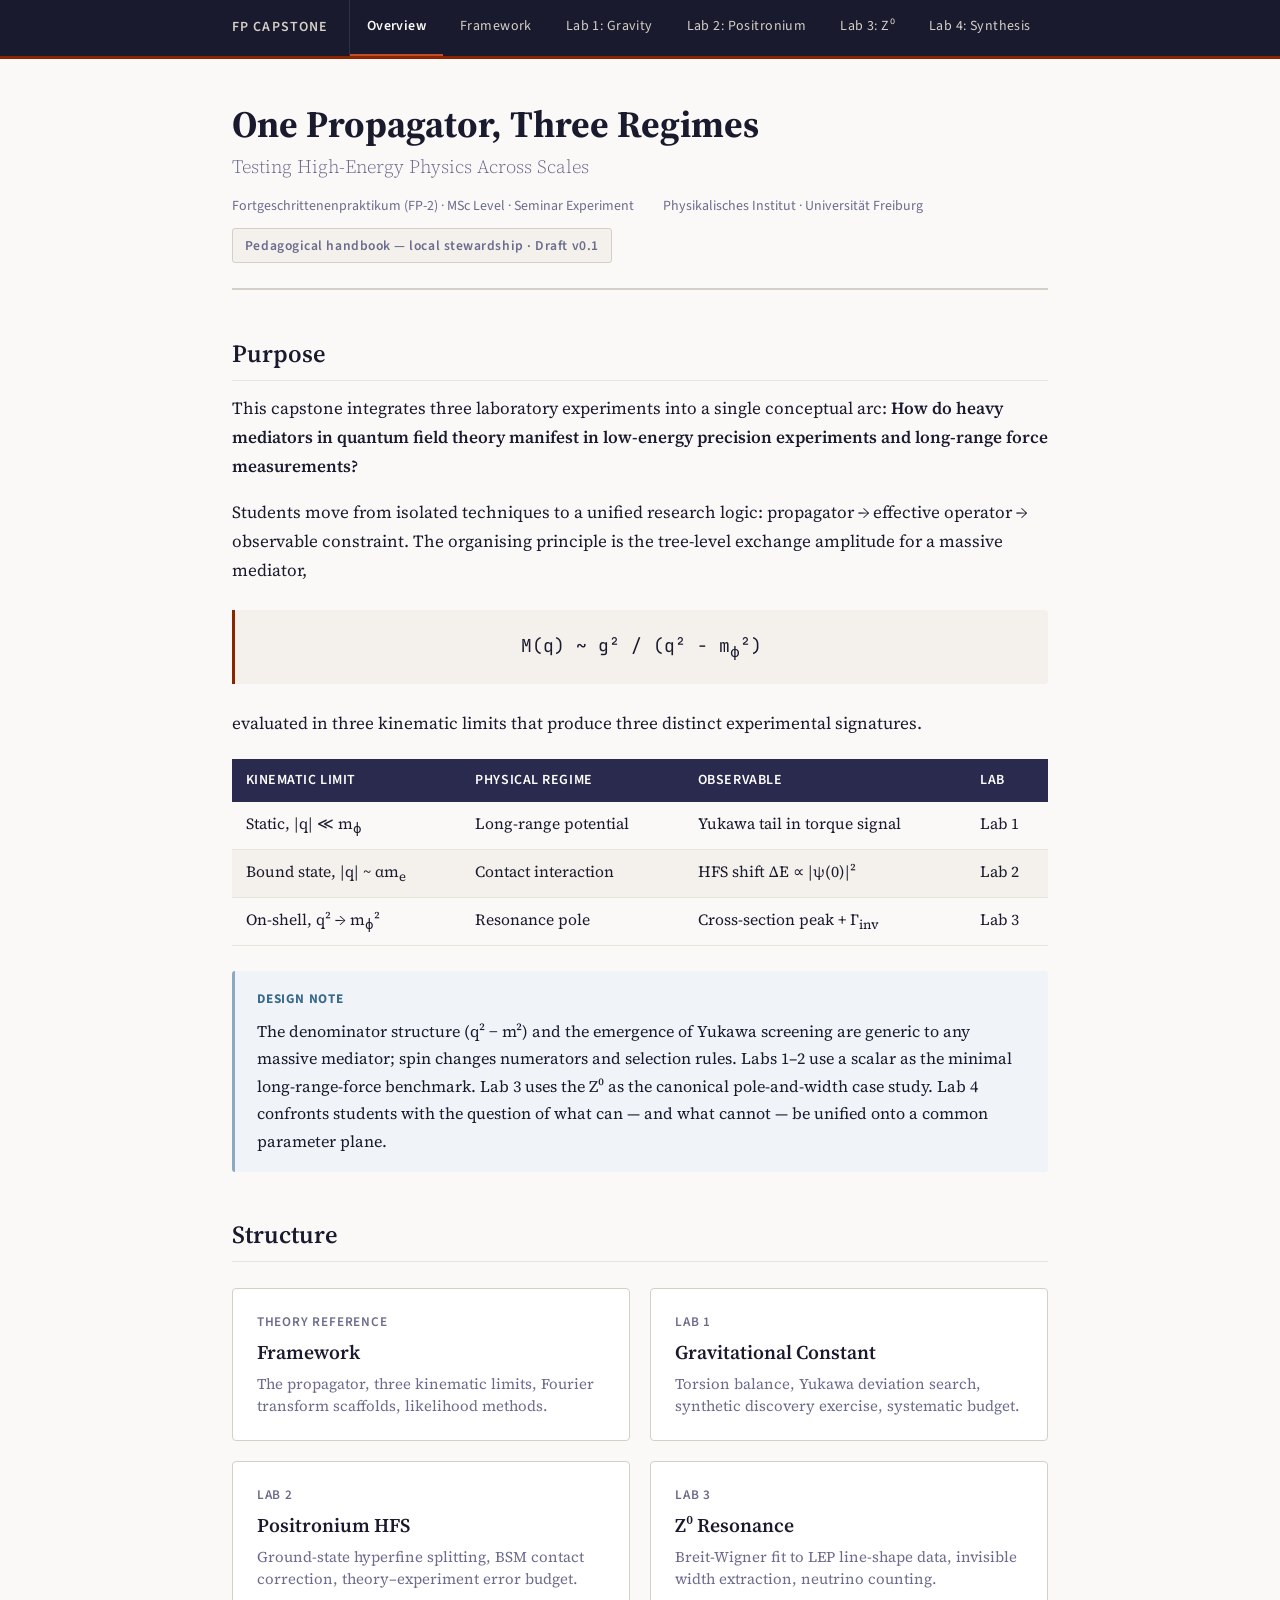
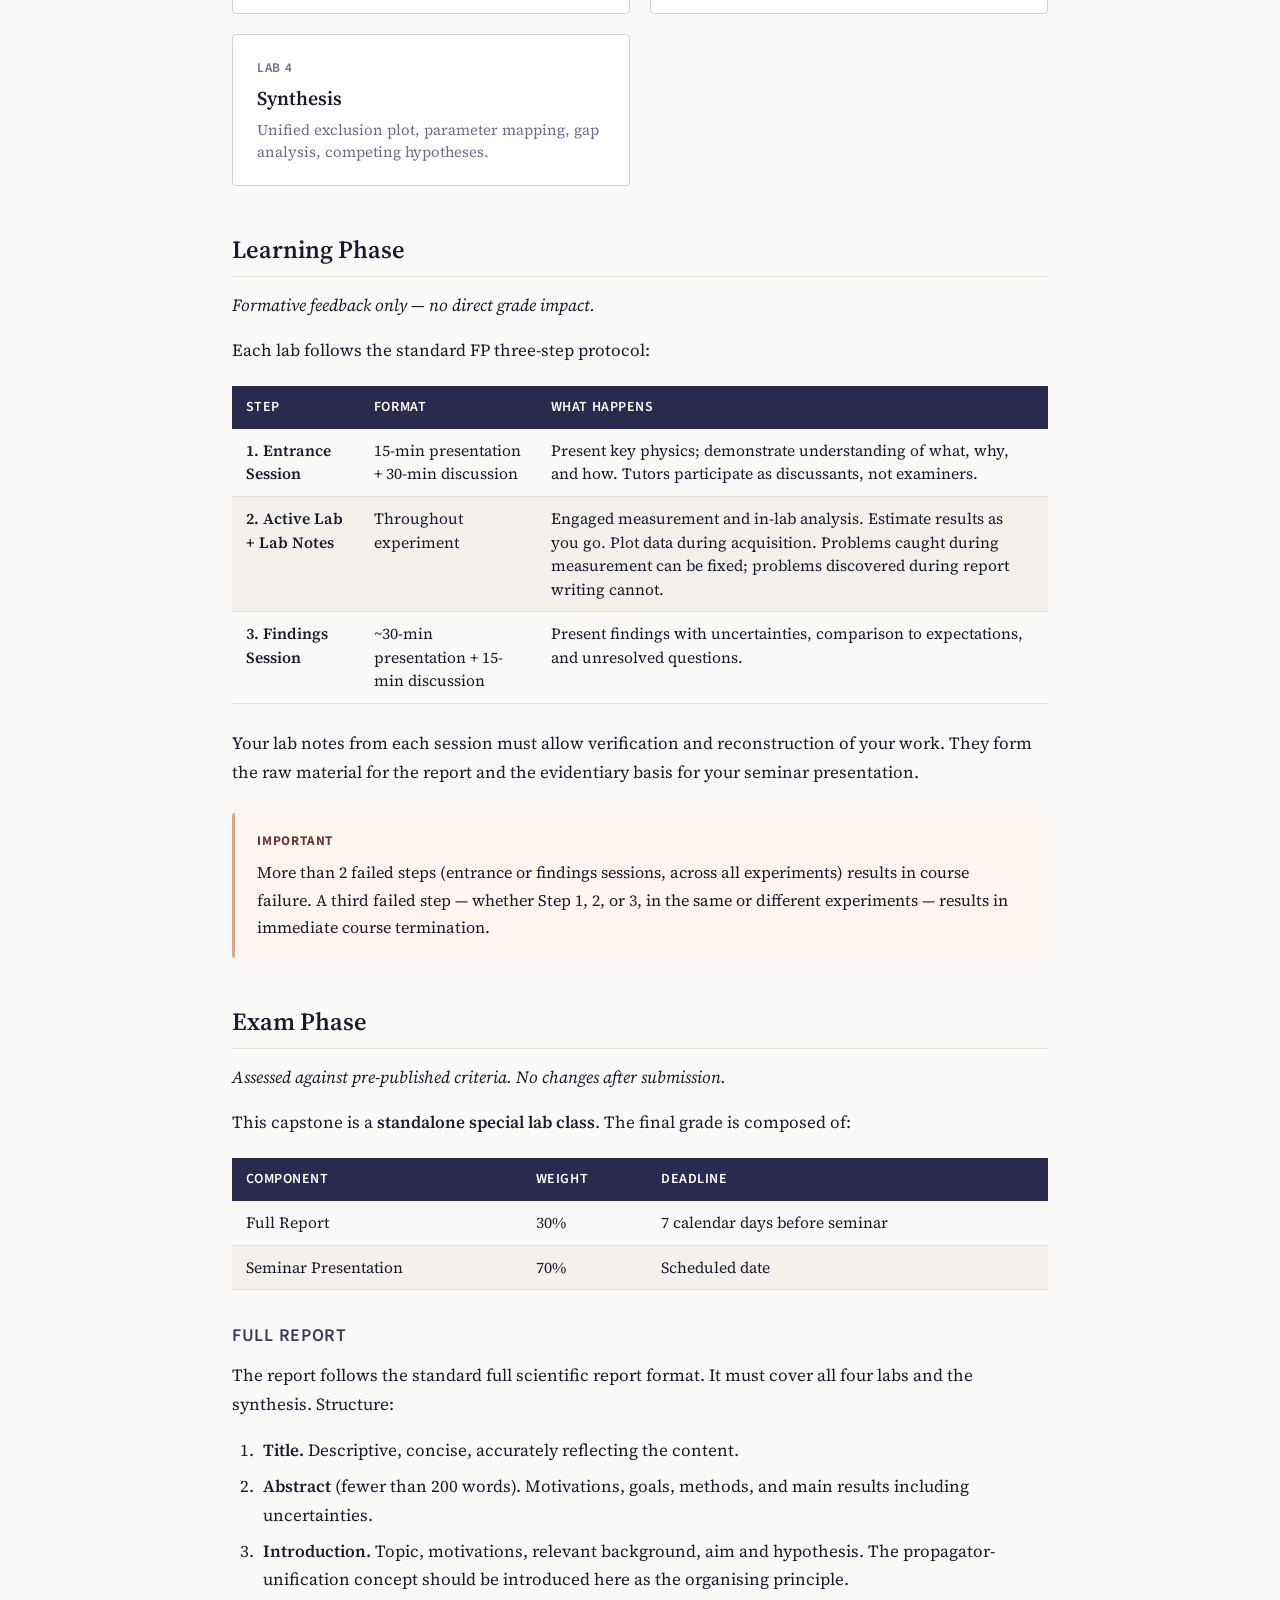
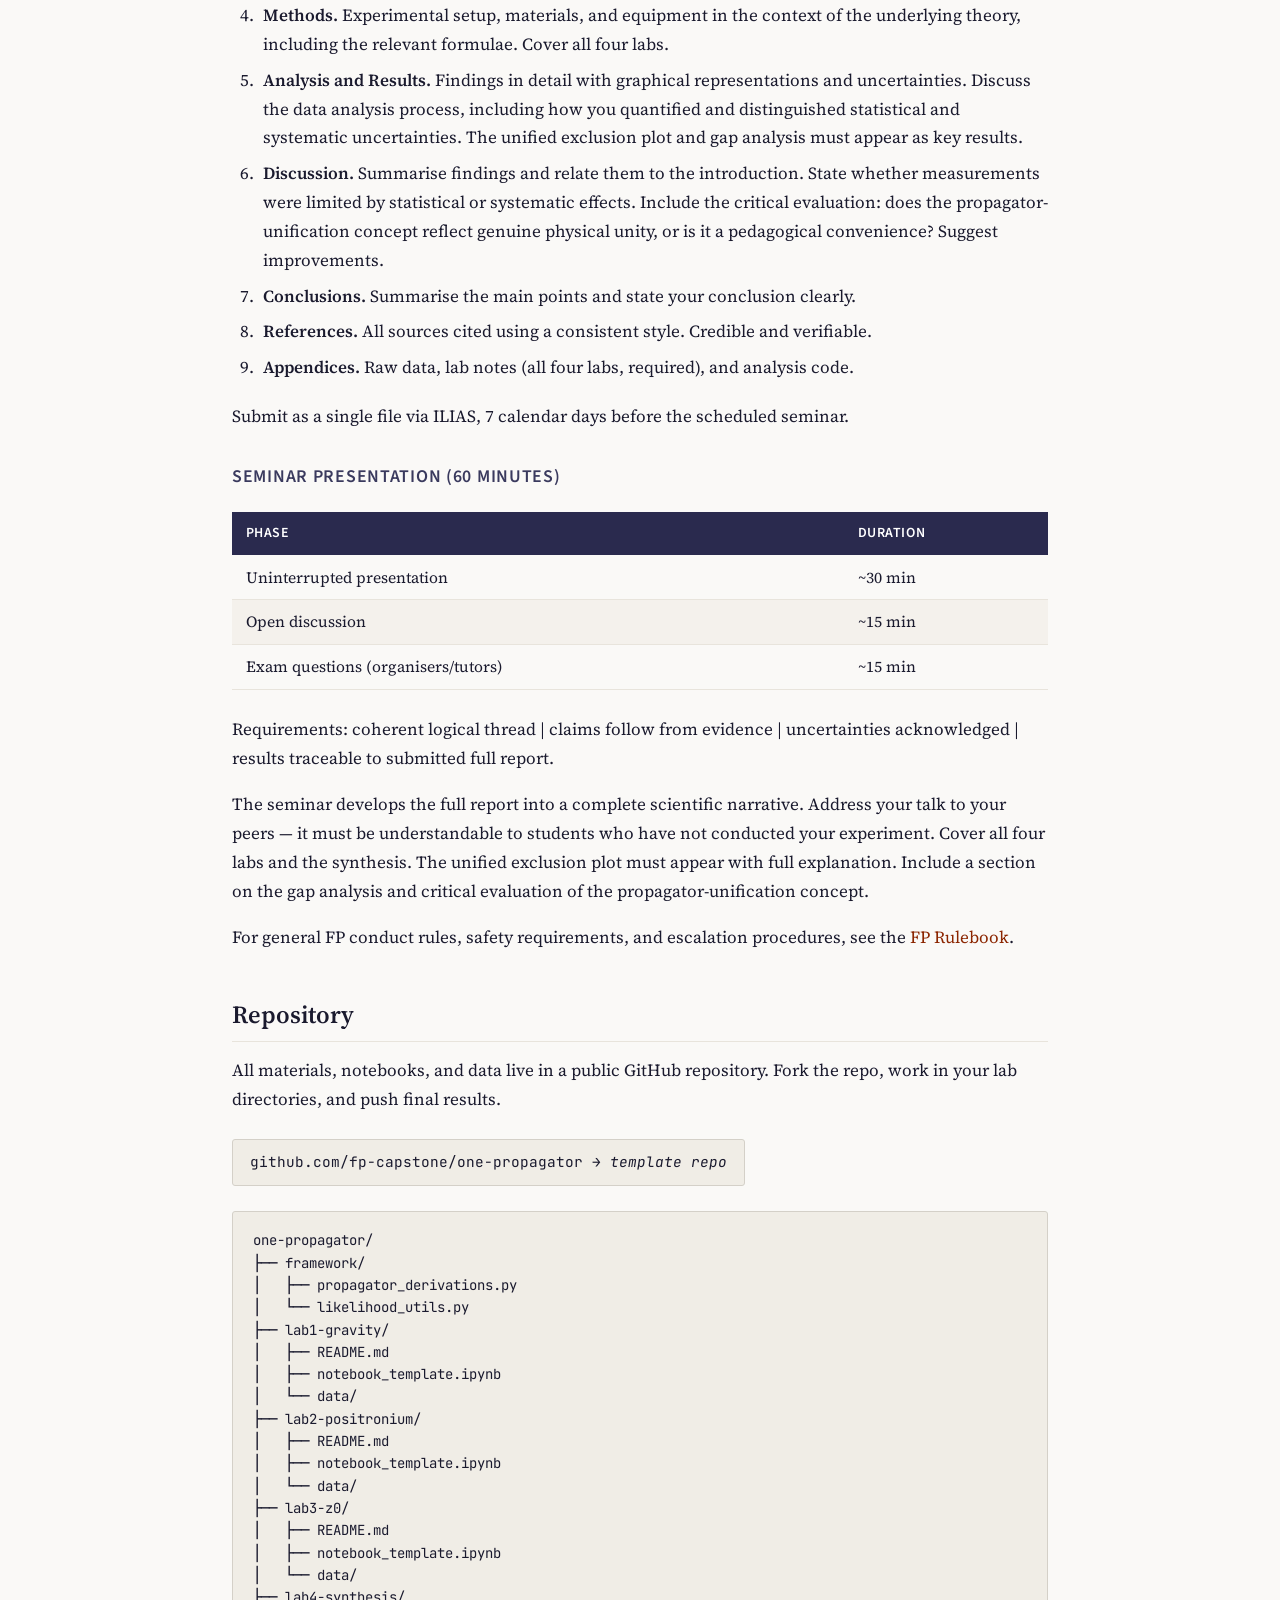
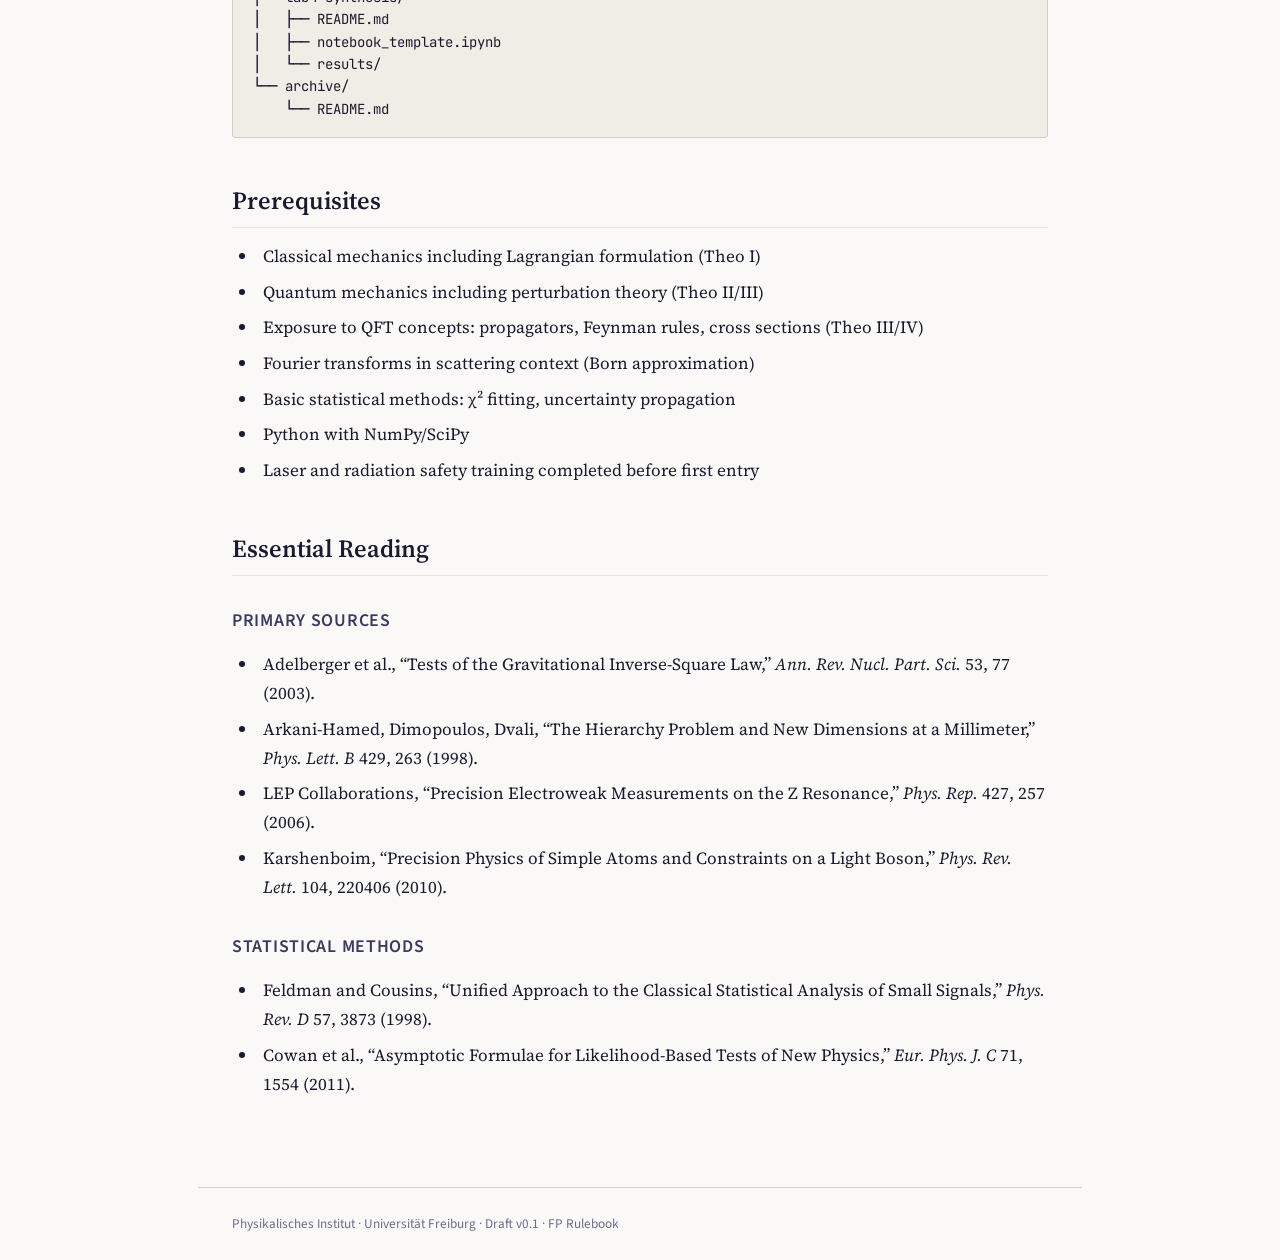
==== index.html @ 7baa2cdd "Add files via upload" ====
<!DOCTYPE html>
<html lang="en">
<head>
<meta charset="UTF-8">
<meta name="viewport" content="width=device-width, initial-scale=1.0">
<title>FP Capstone — One Propagator, Three Regimes</title>
<link rel="stylesheet" href="style.css">
</head>
<body>
<nav>
  <div class="nav-inner">
    <a href="index.html" class="nav-home">FP Capstone</a>
    <div class="nav-links">
      <a href="index.html" class="active">Overview</a>
      <a href="framework.html">Framework</a>
      <a href="lab1.html">Lab 1: Gravity</a>
      <a href="lab2.html">Lab 2: Positronium</a>
      <a href="lab3.html">Lab 3: Z&#x2070;</a>
      <a href="lab4.html">Lab 4: Synthesis</a>
    </div>
  </div>
</nav>
<main>
  <div class="page-header">
    <h1>One Propagator, Three Regimes<span class="subtitle">Testing High-Energy Physics Across Scales</span></h1>
    <div class="meta">
      <span>Fortgeschrittenenpraktikum (FP-2) &#xB7; MSc Level &#xB7; Seminar Experiment</span>
      <span>Physikalisches Institut &#xB7; Universit&#xE4;t Freiburg</span>
    </div>
    <div class="endorsement">Pedagogical handbook &#x2014; local stewardship &#xB7; Draft v0.1</div>
  </div>

  <h2>Purpose</h2>
  <p>This capstone integrates three laboratory experiments into a single conceptual arc: <strong>How do heavy mediators in quantum field theory manifest in low-energy precision experiments and long-range force measurements?</strong></p>
  <p>Students move from isolated techniques to a unified research logic: propagator &#x2192; effective operator &#x2192; observable constraint. The organising principle is the tree-level exchange amplitude for a massive mediator,</p>
  <div class="equation">M(q) ~ g&#xB2; / (q&#xB2; &#x2212; m<sub>&#x3D5;</sub>&#xB2;)</div>
  <p>evaluated in three kinematic limits that produce three distinct experimental signatures.</p>
  <table>
    <thead><tr><th>Kinematic Limit</th><th>Physical Regime</th><th>Observable</th><th>Lab</th></tr></thead>
    <tbody>
      <tr><td>Static, |q| &#x226A; m<sub>&#x3D5;</sub></td><td>Long-range potential</td><td>Yukawa tail in torque signal</td><td>Lab 1</td></tr>
      <tr><td>Bound state, |q| ~ &#x3B1;m<sub>e</sub></td><td>Contact interaction</td><td>HFS shift &#x394;E &#x221D; |&#x3C8;(0)|&#xB2;</td><td>Lab 2</td></tr>
      <tr><td>On-shell, q&#xB2; &#x2192; m<sub>&#x3D5;</sub>&#xB2;</td><td>Resonance pole</td><td>Cross-section peak + &#x393;<sub>inv</sub></td><td>Lab 3</td></tr>
    </tbody>
  </table>
  <div class="box box-note">
    <div class="box-label">Design note</div>
    <p style="margin-bottom:0">The denominator structure (q&#xB2; &#x2212; m&#xB2;) and the emergence of Yukawa screening are generic to any massive mediator; spin changes numerators and selection rules. Labs 1&#x2013;2 use a scalar as the minimal long-range-force benchmark. Lab 3 uses the Z&#x2070; as the canonical pole-and-width case study. Lab 4 confronts students with the question of what can &#x2014; and what cannot &#x2014; be unified onto a common parameter plane.</p>
  </div>

  <h2>Structure</h2>
  <div class="cards">
    <a href="framework.html" class="card"><div class="card-label">Theory Reference</div><div class="card-title">Framework</div><div class="card-desc">The propagator, three kinematic limits, Fourier transform scaffolds, likelihood methods.</div></a>
    <a href="lab1.html" class="card"><div class="card-label">Lab 1</div><div class="card-title">Gravitational Constant</div><div class="card-desc">Torsion balance, Yukawa deviation search, synthetic discovery exercise, systematic budget.</div></a>
    <a href="lab2.html" class="card"><div class="card-label">Lab 2</div><div class="card-title">Positronium HFS</div><div class="card-desc">Ground-state hyperfine splitting, BSM contact correction, theory&#x2013;experiment error budget.</div></a>
    <a href="lab3.html" class="card"><div class="card-label">Lab 3</div><div class="card-title">Z&#x2070; Resonance</div><div class="card-desc">Breit-Wigner fit to LEP line-shape data, invisible width extraction, neutrino counting.</div></a>
    <a href="lab4.html" class="card"><div class="card-label">Lab 4</div><div class="card-title">Synthesis</div><div class="card-desc">Unified exclusion plot, parameter mapping, gap analysis, competing hypotheses.</div></a>
  </div>

  <h2>Learning Phase</h2>
  <p><em>Formative feedback only &#x2014; no direct grade impact.</em></p>
  <p>Each lab follows the standard FP three-step protocol:</p>
  <table>
    <thead><tr><th>Step</th><th>Format</th><th>What happens</th></tr></thead>
    <tbody>
      <tr><td><strong>1. Entrance Session</strong></td><td>15-min presentation + 30-min discussion</td><td>Present key physics; demonstrate understanding of what, why, and how. Tutors participate as discussants, not examiners.</td></tr>
      <tr><td><strong>2. Active Lab + Lab Notes</strong></td><td>Throughout experiment</td><td>Engaged measurement and in-lab analysis. Estimate results as you go. Plot data during acquisition. Problems caught during measurement can be fixed; problems discovered during report writing cannot.</td></tr>
      <tr><td><strong>3. Findings Session</strong></td><td>~30-min presentation + 15-min discussion</td><td>Present findings with uncertainties, comparison to expectations, and unresolved questions.</td></tr>
    </tbody>
  </table>
  <p>Your lab notes from each session must allow verification and reconstruction of your work. They form the raw material for the report and the evidentiary basis for your seminar presentation.</p>
  <div class="box box-guardian">
    <div class="box-label">Important</div>
    <p style="margin-bottom:0">More than 2 failed steps (entrance or findings sessions, across all experiments) results in course failure. A third failed step &#x2014; whether Step 1, 2, or 3, in the same or different experiments &#x2014; results in immediate course termination.</p>
  </div>

  <h2>Exam Phase</h2>
  <p><em>Assessed against pre-published criteria. No changes after submission.</em></p>
  <p>This capstone is a <strong>standalone special lab class</strong>. The final grade is composed of:</p>
  <table>
    <thead><tr><th>Component</th><th>Weight</th><th>Deadline</th></tr></thead>
    <tbody>
      <tr><td>Full Report</td><td>30%</td><td>7 calendar days before seminar</td></tr>
      <tr><td>Seminar Presentation</td><td>70%</td><td>Scheduled date</td></tr>
    </tbody>
  </table>

  <h3>Full Report</h3>
  <p>The report follows the standard full scientific report format. It must cover all four labs and the synthesis. Structure:</p>
  <ol>
    <li><strong>Title.</strong> Descriptive, concise, accurately reflecting the content.</li>
    <li><strong>Abstract</strong> (fewer than 200 words). Motivations, goals, methods, and main results including uncertainties.</li>
    <li><strong>Introduction.</strong> Topic, motivations, relevant background, aim and hypothesis. The propagator-unification concept should be introduced here as the organising principle.</li>
    <li><strong>Methods.</strong> Experimental setup, materials, and equipment in the context of the underlying theory, including the relevant formulae. Cover all four labs.</li>
    <li><strong>Analysis and Results.</strong> Findings in detail with graphical representations and uncertainties. Discuss the data analysis process, including how you quantified and distinguished statistical and systematic uncertainties. The unified exclusion plot and gap analysis must appear as key results.</li>
    <li><strong>Discussion.</strong> Summarise findings and relate them to the introduction. State whether measurements were limited by statistical or systematic effects. Include the critical evaluation: does the propagator-unification concept reflect genuine physical unity, or is it a pedagogical convenience? Suggest improvements.</li>
    <li><strong>Conclusions.</strong> Summarise the main points and state your conclusion clearly.</li>
    <li><strong>References.</strong> All sources cited using a consistent style. Credible and verifiable.</li>
    <li><strong>Appendices.</strong> Raw data, lab notes (all four labs, required), and analysis code.</li>
  </ol>
  <p>Submit as a single file via ILIAS, 7 calendar days before the scheduled seminar.</p>

  <h3>Seminar Presentation (60 minutes)</h3>
  <table>
    <thead><tr><th>Phase</th><th>Duration</th></tr></thead>
    <tbody>
      <tr><td>Uninterrupted presentation</td><td>~30 min</td></tr>
      <tr><td>Open discussion</td><td>~15 min</td></tr>
      <tr><td>Exam questions (organisers/tutors)</td><td>~15 min</td></tr>
    </tbody>
  </table>
  <p>Requirements: coherent logical thread | claims follow from evidence | uncertainties acknowledged | results traceable to submitted full report.</p>
  <p>The seminar develops the full report into a complete scientific narrative. Address your talk to your peers &#x2014; it must be understandable to students who have not conducted your experiment. Cover all four labs and the synthesis. The unified exclusion plot must appear with full explanation. Include a section on the gap analysis and critical evaluation of the propagator-unification concept.</p>
  <p>For general FP conduct rules, safety requirements, and escalation procedures, see the <a href="https://github.com/uwarring82/AdvLab_Guide/blob/main/rulebook.md">FP Rulebook</a>.</p>

  <h2>Repository</h2>
  <p>All materials, notebooks, and data live in a public GitHub repository. Fork the repo, work in your lab directories, and push final results.</p>
  <div class="repo-link">github.com/fp-capstone/one-propagator &#x2192; <em>template repo</em></div>
  <pre style="font-family:'JetBrains Mono',monospace; font-size:0.82rem; background:var(--bg-code); border:1px solid var(--border); border-radius:3px; padding:1rem 1.2rem; margin:1rem 0; overflow-x:auto; line-height:1.6;">one-propagator/
├── framework/
│   ├── propagator_derivations.py
│   └── likelihood_utils.py
├── lab1-gravity/
│   ├── README.md
│   ├── notebook_template.ipynb
│   └── data/
├── lab2-positronium/
│   ├── README.md
│   ├── notebook_template.ipynb
│   └── data/
├── lab3-z0/
│   ├── README.md
│   ├── notebook_template.ipynb
│   └── data/
├── lab4-synthesis/
│   ├── README.md
│   ├── notebook_template.ipynb
│   └── results/
└── archive/
    └── README.md</pre>

  <h2>Prerequisites</h2>
  <ul>
    <li>Classical mechanics including Lagrangian formulation (Theo I)</li>
    <li>Quantum mechanics including perturbation theory (Theo II/III)</li>
    <li>Exposure to QFT concepts: propagators, Feynman rules, cross sections (Theo III/IV)</li>
    <li>Fourier transforms in scattering context (Born approximation)</li>
    <li>Basic statistical methods: &#x3C7;&#xB2; fitting, uncertainty propagation</li>
    <li>Python with NumPy/SciPy</li>
    <li>Laser and radiation safety training completed before first entry</li>
  </ul>

  <h2>Essential Reading</h2>
  <h3>Primary Sources</h3>
  <ul>
    <li>Adelberger et al., &#x201C;Tests of the Gravitational Inverse-Square Law,&#x201D; <em>Ann. Rev. Nucl. Part. Sci.</em> 53, 77 (2003).</li>
    <li>Arkani-Hamed, Dimopoulos, Dvali, &#x201C;The Hierarchy Problem and New Dimensions at a Millimeter,&#x201D; <em>Phys. Lett. B</em> 429, 263 (1998).</li>
    <li>LEP Collaborations, &#x201C;Precision Electroweak Measurements on the Z Resonance,&#x201D; <em>Phys. Rep.</em> 427, 257 (2006).</li>
    <li>Karshenboim, &#x201C;Precision Physics of Simple Atoms and Constraints on a Light Boson,&#x201D; <em>Phys. Rev. Lett.</em> 104, 220406 (2010).</li>
  </ul>
  <h3>Statistical Methods</h3>
  <ul>
    <li>Feldman and Cousins, &#x201C;Unified Approach to the Classical Statistical Analysis of Small Signals,&#x201D; <em>Phys. Rev. D</em> 57, 3873 (1998).</li>
    <li>Cowan et al., &#x201C;Asymptotic Formulae for Likelihood-Based Tests of New Physics,&#x201D; <em>Eur. Phys. J. C</em> 71, 1554 (2011).</li>
  </ul>
</main>
<footer>Physikalisches Institut &#xB7; Universit&#xE4;t Freiburg &#xB7; Draft v0.1 &#xB7; <a href="https://github.com/uwarring82/AdvLab_Guide/blob/main/rulebook.md">FP Rulebook</a></footer>
</body>
</html>
---- style.css ----
/* ═══════════════════════════════════════════════════════════════
   FP Capstone — One Propagator, Three Regimes
   Academic site stylesheet
   ═══════════════════════════════════════════════════════════════ */

@import url('https://fonts.googleapis.com/css2?family=Source+Serif+4:ital,opsz,wght@0,8..60,300;0,8..60,400;0,8..60,600;0,8..60,700;1,8..60,300;1,8..60,400&family=JetBrains+Mono:wght@400;500&family=Source+Sans+3:ital,wght@0,300;0,400;0,600;0,700;1,400&display=swap');

:root {
  --ink: #1a1a2e;
  --ink-light: #3a3a5e;
  --ink-muted: #6b6b8d;
  --bg: #faf9f7;
  --bg-warm: #f4f1ec;
  --bg-code: #f0ede6;
  --accent: #8b2500;
  --accent-light: #c44d2a;
  --border: #d4d0c8;
  --border-light: #e8e4dc;
  --nav-bg: #1a1a2e;
  --nav-text: #d4d0c8;
  --nav-active: #faf9f7;
  --table-header: #2a2a4e;
  --table-alt: #f4f1ec;
  --guardian: #6b3a2e;
  --guardian-bg: #fdf6f0;
  --guardian-border: #d4a68c;
  --note-bg: #f0f4f8;
  --note-border: #8ca8c4;
  --max-w: 52rem;
}

*, *::before, *::after { box-sizing: border-box; margin: 0; padding: 0; }

html { font-size: 17px; scroll-behavior: smooth; }

body {
  font-family: 'Source Serif 4', Georgia, 'Times New Roman', serif;
  color: var(--ink);
  background: var(--bg);
  line-height: 1.7;
  -webkit-font-smoothing: antialiased;
}

/* ── Navigation ──────────────────────────────────────────────── */

nav {
  background: var(--nav-bg);
  border-bottom: 3px solid var(--accent);
  position: sticky;
  top: 0;
  z-index: 100;
}

nav .nav-inner {
  max-width: var(--max-w);
  margin: 0 auto;
  padding: 0 2rem;
  display: flex;
  align-items: stretch;
  gap: 0;
}

nav .nav-home {
  font-family: 'Source Sans 3', sans-serif;
  font-weight: 600;
  font-size: 0.82rem;
  letter-spacing: 0.08em;
  text-transform: uppercase;
  color: var(--nav-text);
  text-decoration: none;
  padding: 0.9rem 1.2rem 0.9rem 0;
  border-right: 1px solid rgba(255,255,255,0.1);
  display: flex;
  align-items: center;
  transition: color 0.2s;
  white-space: nowrap;
}

nav .nav-home:hover { color: var(--nav-active); }

nav .nav-links {
  display: flex;
  list-style: none;
  gap: 0;
  overflow-x: auto;
}

nav .nav-links a {
  font-family: 'Source Sans 3', sans-serif;
  font-size: 0.82rem;
  font-weight: 400;
  letter-spacing: 0.03em;
  color: var(--nav-text);
  text-decoration: none;
  padding: 0.9rem 1rem;
  display: block;
  border-bottom: 2px solid transparent;
  transition: color 0.2s, border-color 0.2s;
  white-space: nowrap;
}

nav .nav-links a:hover {
  color: var(--nav-active);
  border-bottom-color: rgba(255,255,255,0.3);
}

nav .nav-links a.active {
  color: var(--nav-active);
  border-bottom-color: var(--accent-light);
  font-weight: 600;
}

/* ── Main Content ────────────────────────────────────────────── */

main {
  max-width: var(--max-w);
  margin: 0 auto;
  padding: 2.5rem 2rem 4rem;
}

/* ── Typography ──────────────────────────────────────────────── */

h1 {
  font-family: 'Source Serif 4', Georgia, serif;
  font-size: 2.2rem;
  font-weight: 700;
  color: var(--ink);
  line-height: 1.2;
  margin-bottom: 0.3rem;
}

h1 .subtitle {
  display: block;
  font-size: 1.1rem;
  font-weight: 300;
  color: var(--ink-muted);
  margin-top: 0.4rem;
  line-height: 1.5;
}

h2 {
  font-family: 'Source Serif 4', Georgia, serif;
  font-size: 1.45rem;
  font-weight: 600;
  color: var(--ink);
  margin-top: 2.5rem;
  margin-bottom: 0.8rem;
  padding-bottom: 0.3rem;
  border-bottom: 1px solid var(--border-light);
}

h3 {
  font-family: 'Source Sans 3', sans-serif;
  font-size: 1.05rem;
  font-weight: 600;
  color: var(--ink-light);
  margin-top: 1.8rem;
  margin-bottom: 0.6rem;
  text-transform: uppercase;
  letter-spacing: 0.04em;
}

p { margin-bottom: 1rem; }

a { color: var(--accent); text-decoration: none; border-bottom: 1px solid transparent; transition: border-color 0.2s; }
a:hover { border-bottom-color: var(--accent); }

strong { font-weight: 600; }
em { font-style: italic; }

/* ── Header block ────────────────────────────────────────────── */

.page-header {
  margin-bottom: 2rem;
  padding-bottom: 1.5rem;
  border-bottom: 2px solid var(--border);
}

.page-header .meta {
  font-family: 'Source Sans 3', sans-serif;
  font-size: 0.82rem;
  color: var(--ink-muted);
  margin-top: 0.8rem;
  line-height: 1.6;
}

.page-header .meta span {
  display: inline-block;
  margin-right: 1.5rem;
}

.endorsement {
  font-family: 'Source Sans 3', sans-serif;
  font-size: 0.8rem;
  font-weight: 600;
  letter-spacing: 0.04em;
  color: var(--ink-muted);
  background: var(--bg-warm);
  border: 1px solid var(--border);
  border-radius: 3px;
  padding: 0.3rem 0.7rem;
  display: inline-block;
  margin-top: 0.6rem;
}

/* ── Equations ────────────────────────────────────────────────── */

.equation {
  font-family: 'JetBrains Mono', 'Courier New', monospace;
  font-size: 1.05rem;
  text-align: center;
  padding: 1.2rem 1.5rem;
  margin: 1.5rem 0;
  background: var(--bg-warm);
  border-left: 3px solid var(--accent);
  border-radius: 0 3px 3px 0;
  overflow-x: auto;
}

/* ── Tables ───────────────────────────────────────────────────── */

table {
  width: 100%;
  border-collapse: collapse;
  margin: 1.2rem 0 1.5rem;
  font-size: 0.92rem;
  line-height: 1.5;
}

thead th {
  font-family: 'Source Sans 3', sans-serif;
  font-weight: 600;
  font-size: 0.82rem;
  letter-spacing: 0.04em;
  text-transform: uppercase;
  background: var(--table-header);
  color: #fff;
  padding: 0.65rem 0.8rem;
  text-align: left;
}

tbody td {
  padding: 0.6rem 0.8rem;
  border-bottom: 1px solid var(--border-light);
  vertical-align: top;
}

tbody tr:nth-child(even) { background: var(--table-alt); }

/* ── Lists ────────────────────────────────────────────────────── */

ol, ul {
  margin: 0.8rem 0 1.2rem 1.5rem;
}

li {
  margin-bottom: 0.4rem;
  padding-left: 0.3rem;
}

ol ol, ul ul { margin-top: 0.3rem; margin-bottom: 0.3rem; }

/* ── Boxes ────────────────────────────────────────────────────── */

.box {
  padding: 1rem 1.3rem;
  margin: 1.5rem 0;
  border-radius: 3px;
  font-size: 0.95rem;
}

.box-guardian {
  background: var(--guardian-bg);
  border-left: 3px solid var(--guardian-border);
}

.box-guardian .box-label {
  font-family: 'Source Sans 3', sans-serif;
  font-weight: 700;
  font-size: 0.78rem;
  text-transform: uppercase;
  letter-spacing: 0.06em;
  color: var(--guardian);
  margin-bottom: 0.4rem;
}

.box-note {
  background: var(--note-bg);
  border-left: 3px solid var(--note-border);
}

.box-note .box-label {
  font-family: 'Source Sans 3', sans-serif;
  font-weight: 700;
  font-size: 0.78rem;
  text-transform: uppercase;
  letter-spacing: 0.06em;
  color: #3a6a8a;
  margin-bottom: 0.4rem;
}

.box-deliverable {
  background: #f8f5f0;
  border: 1px solid var(--border);
  border-left: 3px solid var(--accent);
}

.box-deliverable .box-label {
  font-family: 'Source Sans 3', sans-serif;
  font-weight: 700;
  font-size: 0.78rem;
  text-transform: uppercase;
  letter-spacing: 0.06em;
  color: var(--accent);
  margin-bottom: 0.4rem;
}

/* ── Cards (landing page) ────────────────────────────────────── */

.cards {
  display: grid;
  grid-template-columns: repeat(auto-fit, minmax(16rem, 1fr));
  gap: 1.2rem;
  margin: 1.5rem 0;
}

.card {
  background: #fff;
  border: 1px solid var(--border);
  border-radius: 4px;
  padding: 1.3rem 1.4rem;
  transition: border-color 0.2s, box-shadow 0.2s;
  text-decoration: none;
  color: var(--ink);
  display: block;
}

.card:hover {
  border-color: var(--accent);
  box-shadow: 0 2px 12px rgba(26,26,46,0.08);
}

.card .card-label {
  font-family: 'Source Sans 3', sans-serif;
  font-weight: 600;
  font-size: 0.78rem;
  text-transform: uppercase;
  letter-spacing: 0.06em;
  color: var(--ink-muted);
  margin-bottom: 0.4rem;
}

.card .card-title {
  font-family: 'Source Serif 4', Georgia, serif;
  font-size: 1.15rem;
  font-weight: 600;
  color: var(--ink);
  margin-bottom: 0.4rem;
  line-height: 1.3;
}

.card .card-desc {
  font-size: 0.88rem;
  color: var(--ink-muted);
  line-height: 1.5;
}

/* ── Repo link ────────────────────────────────────────────────── */

.repo-link {
  font-family: 'JetBrains Mono', monospace;
  font-size: 0.85rem;
  background: var(--bg-code);
  border: 1px solid var(--border);
  border-radius: 3px;
  padding: 0.6rem 1rem;
  display: inline-block;
  margin: 0.5rem 0;
}

/* ── Footer ───────────────────────────────────────────────────── */

footer {
  max-width: var(--max-w);
  margin: 0 auto;
  padding: 1.5rem 2rem;
  border-top: 1px solid var(--border);
  font-family: 'Source Sans 3', sans-serif;
  font-size: 0.78rem;
  color: var(--ink-muted);
  line-height: 1.6;
}

footer a { color: var(--ink-muted); }
footer a:hover { color: var(--accent); }

/* ── Responsive ──────────────────────────────────────────────── */

@media (max-width: 640px) {
  html { font-size: 16px; }
  nav .nav-inner { padding: 0 1rem; }
  nav .nav-home { padding: 0.7rem 0.8rem 0.7rem 0; font-size: 0.75rem; }
  nav .nav-links a { padding: 0.7rem 0.7rem; font-size: 0.75rem; }
  main { padding: 1.5rem 1rem 3rem; }
  h1 { font-size: 1.7rem; }
  .cards { grid-template-columns: 1fr; }
}
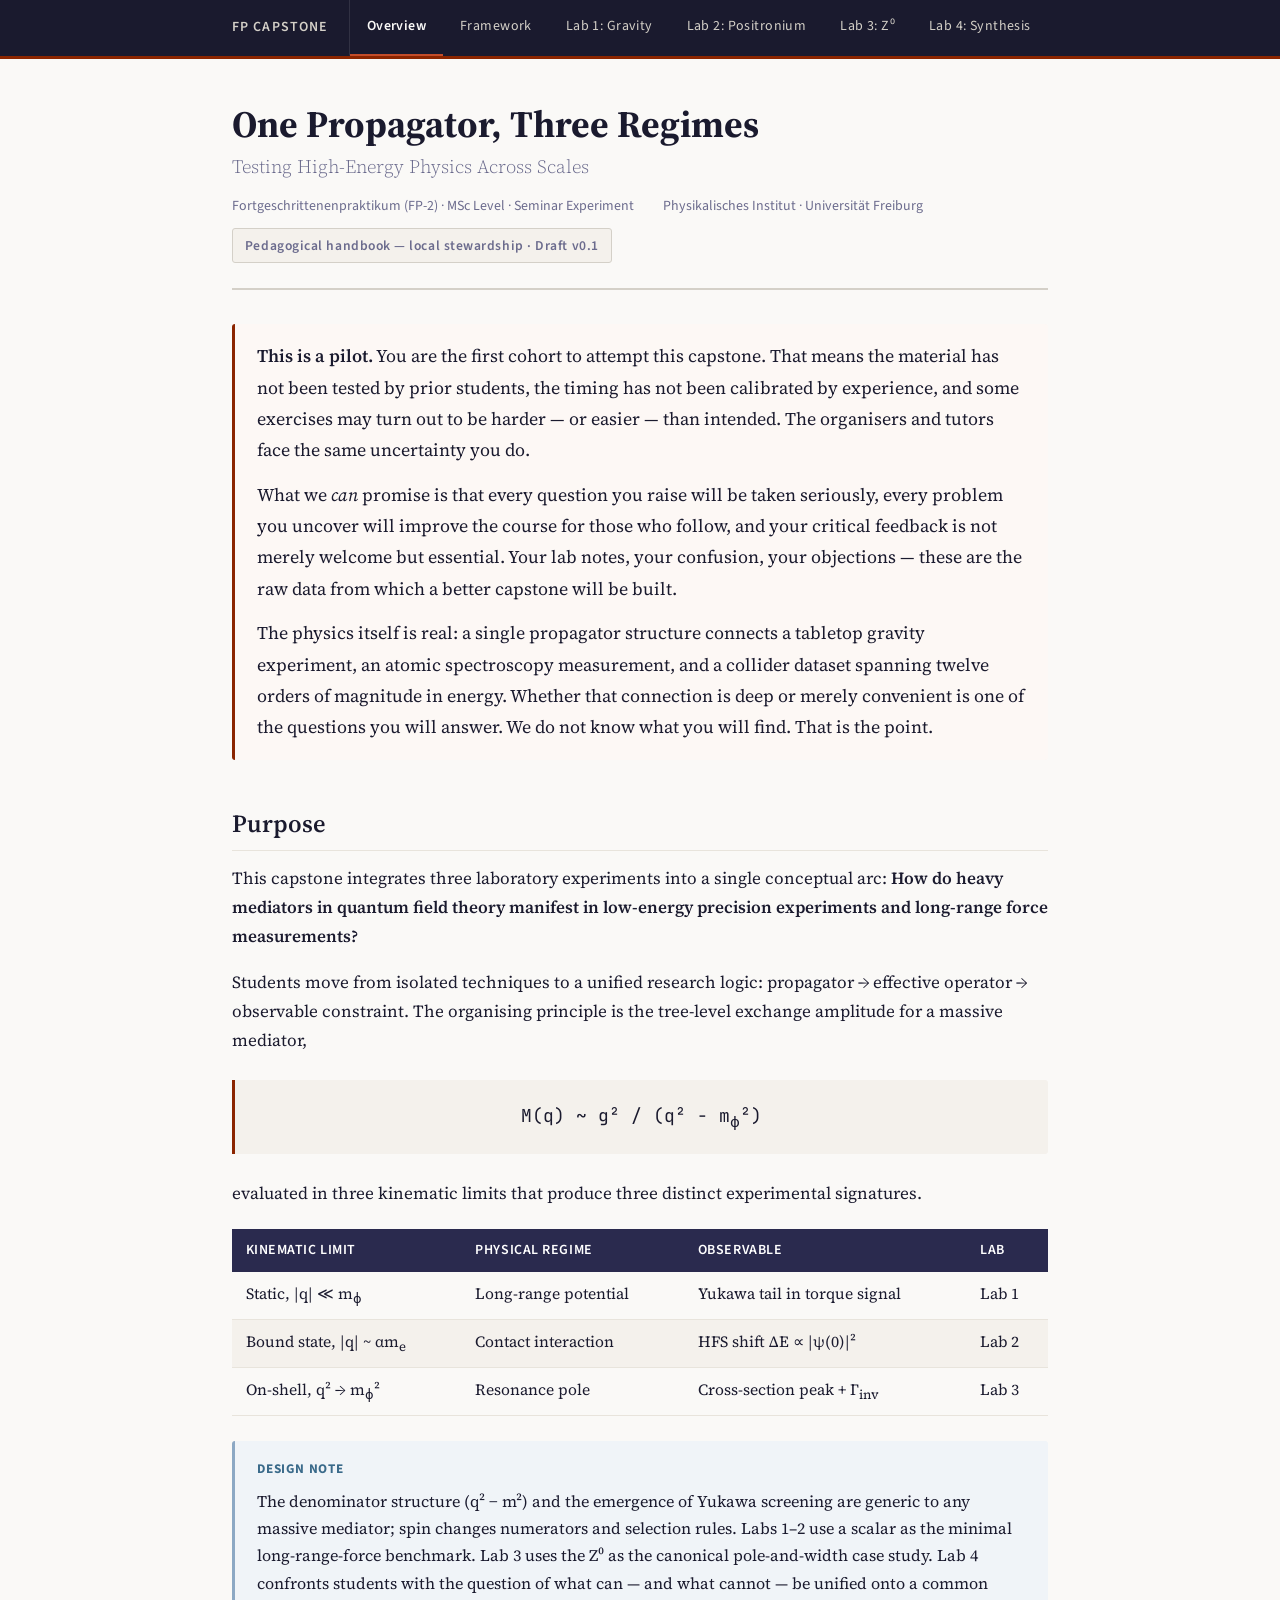
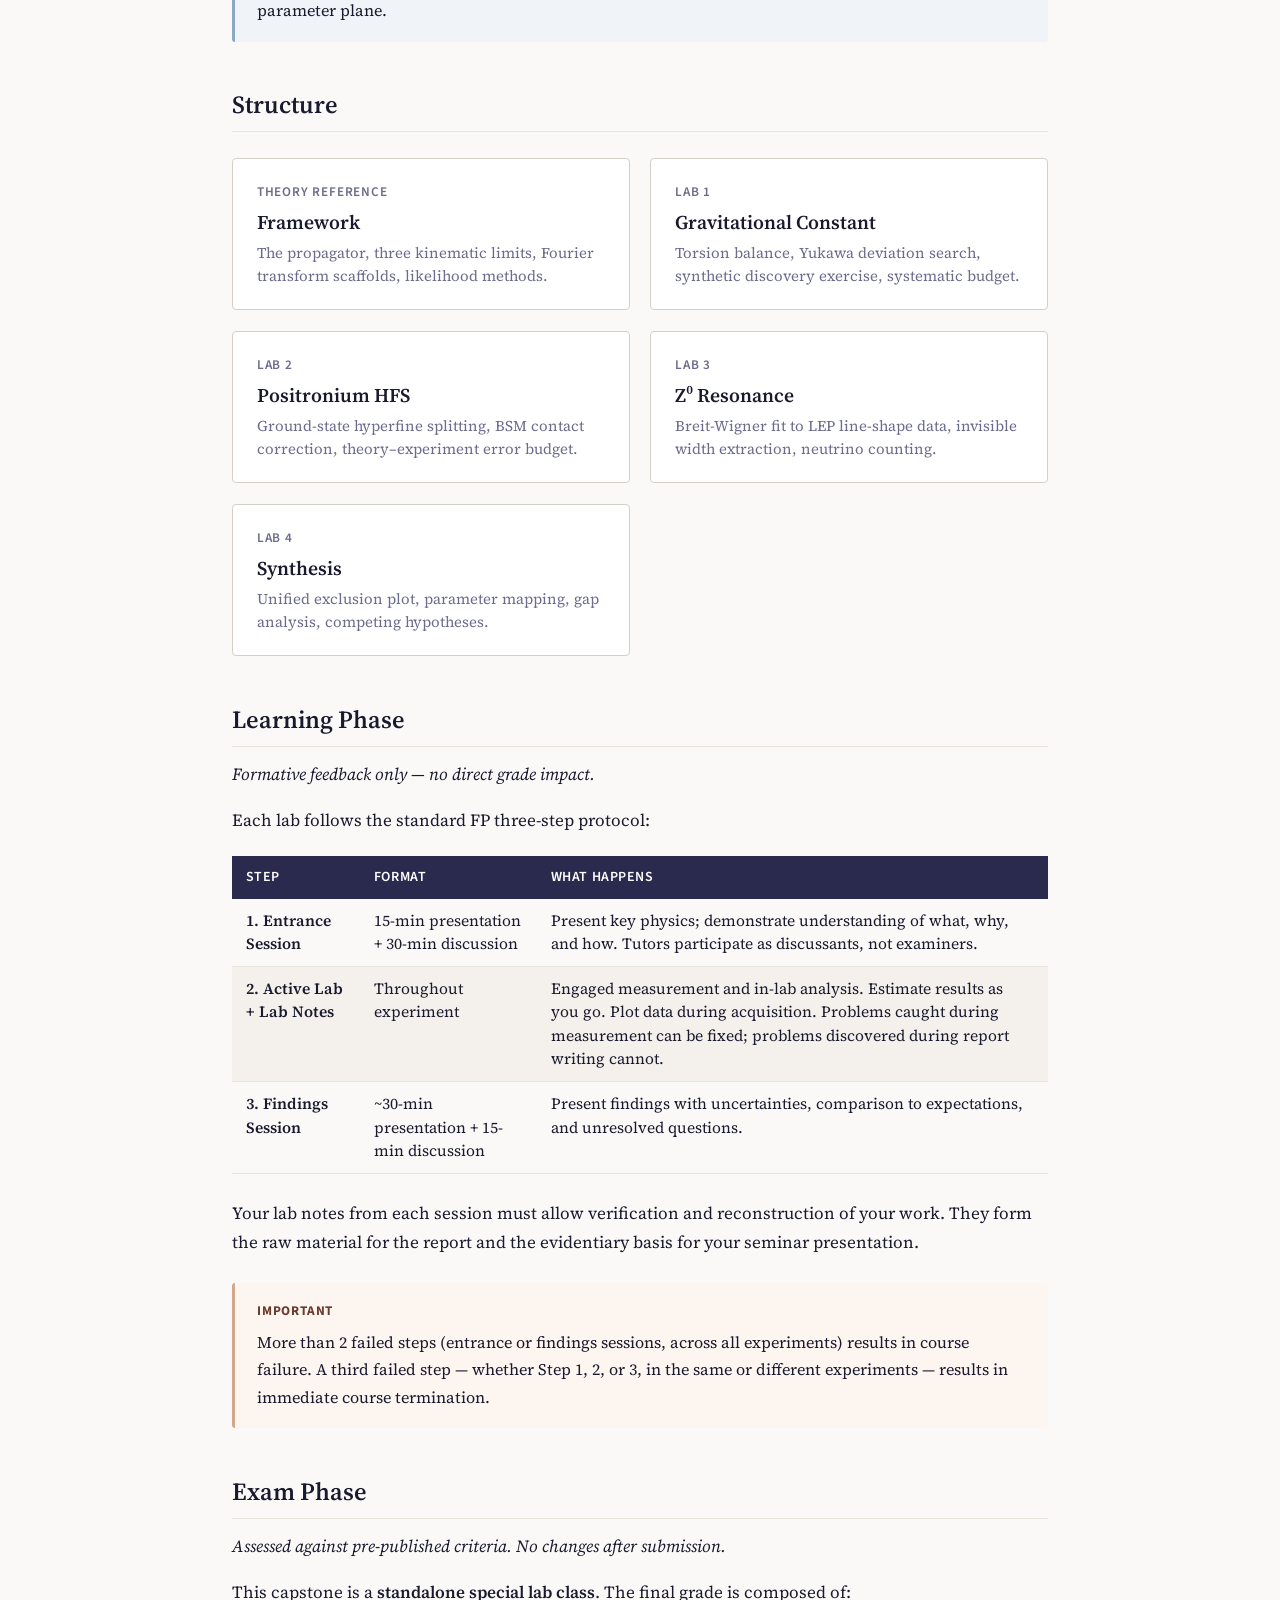
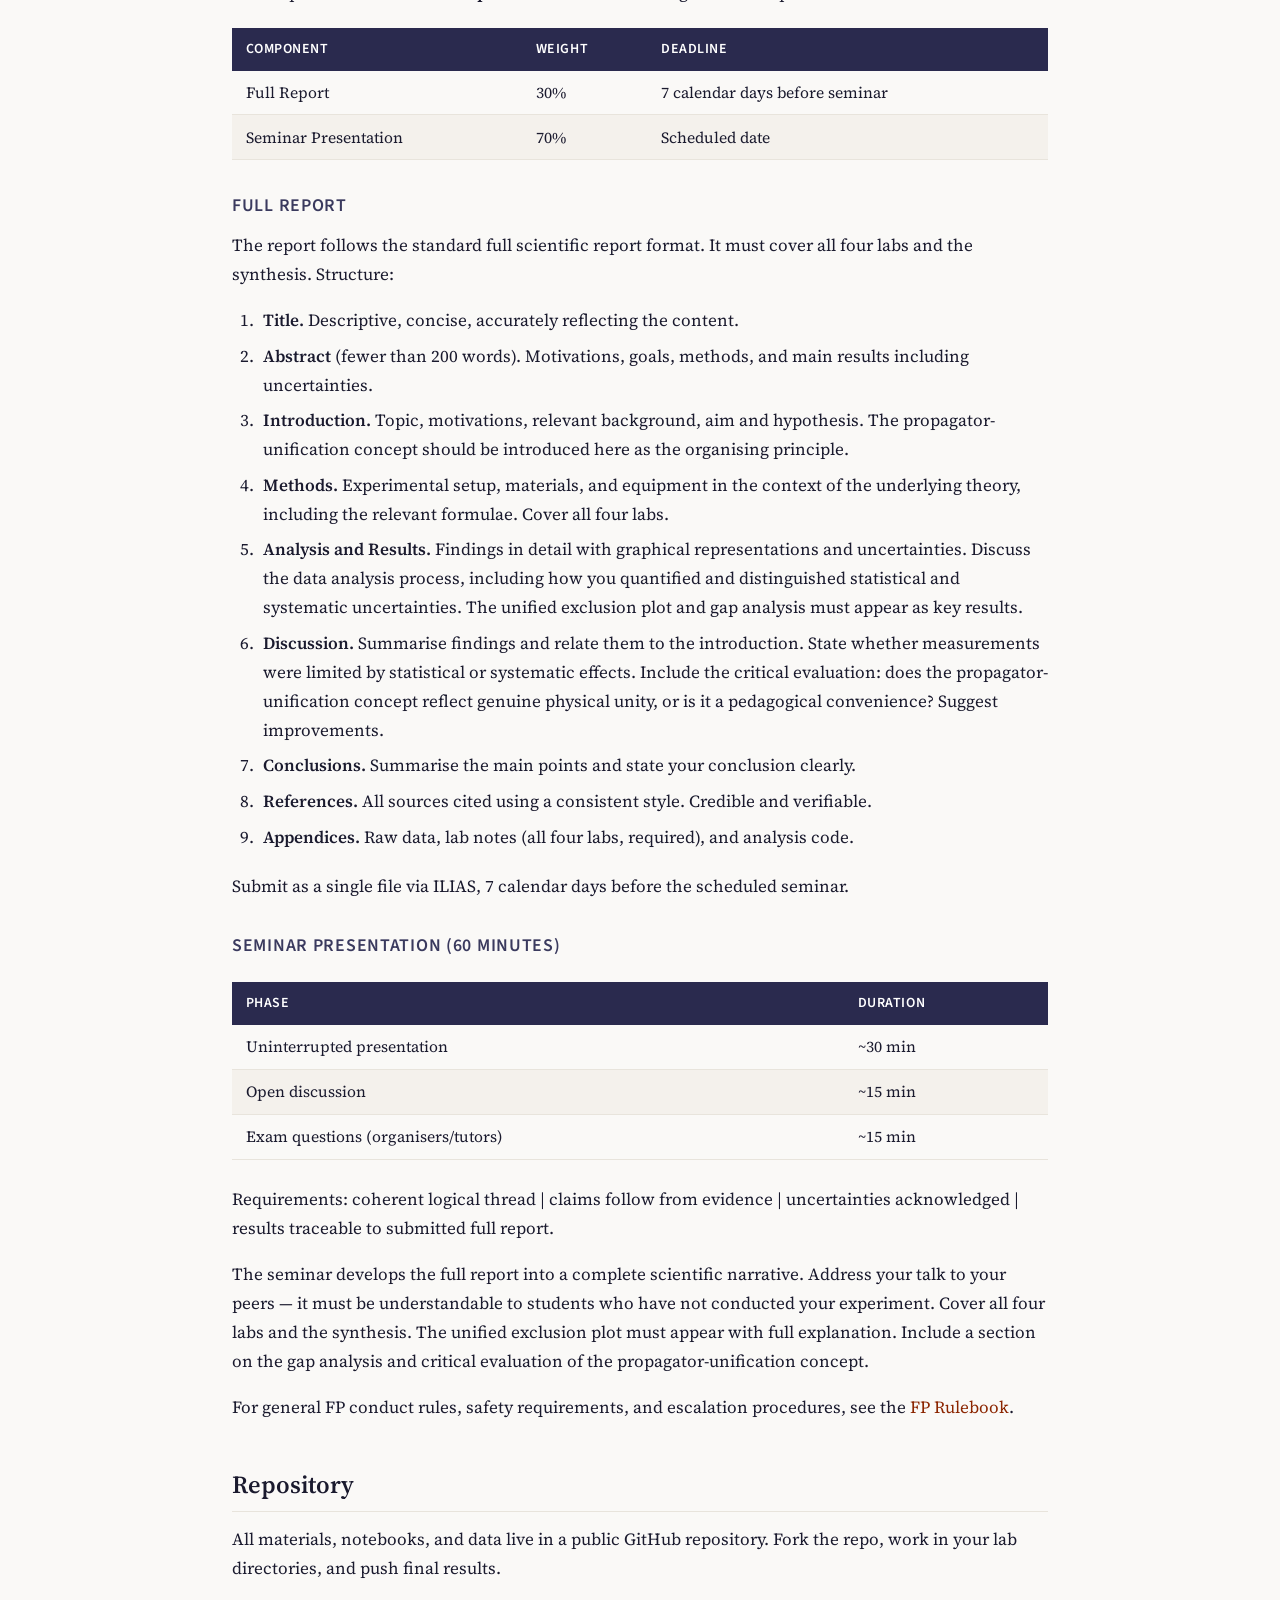
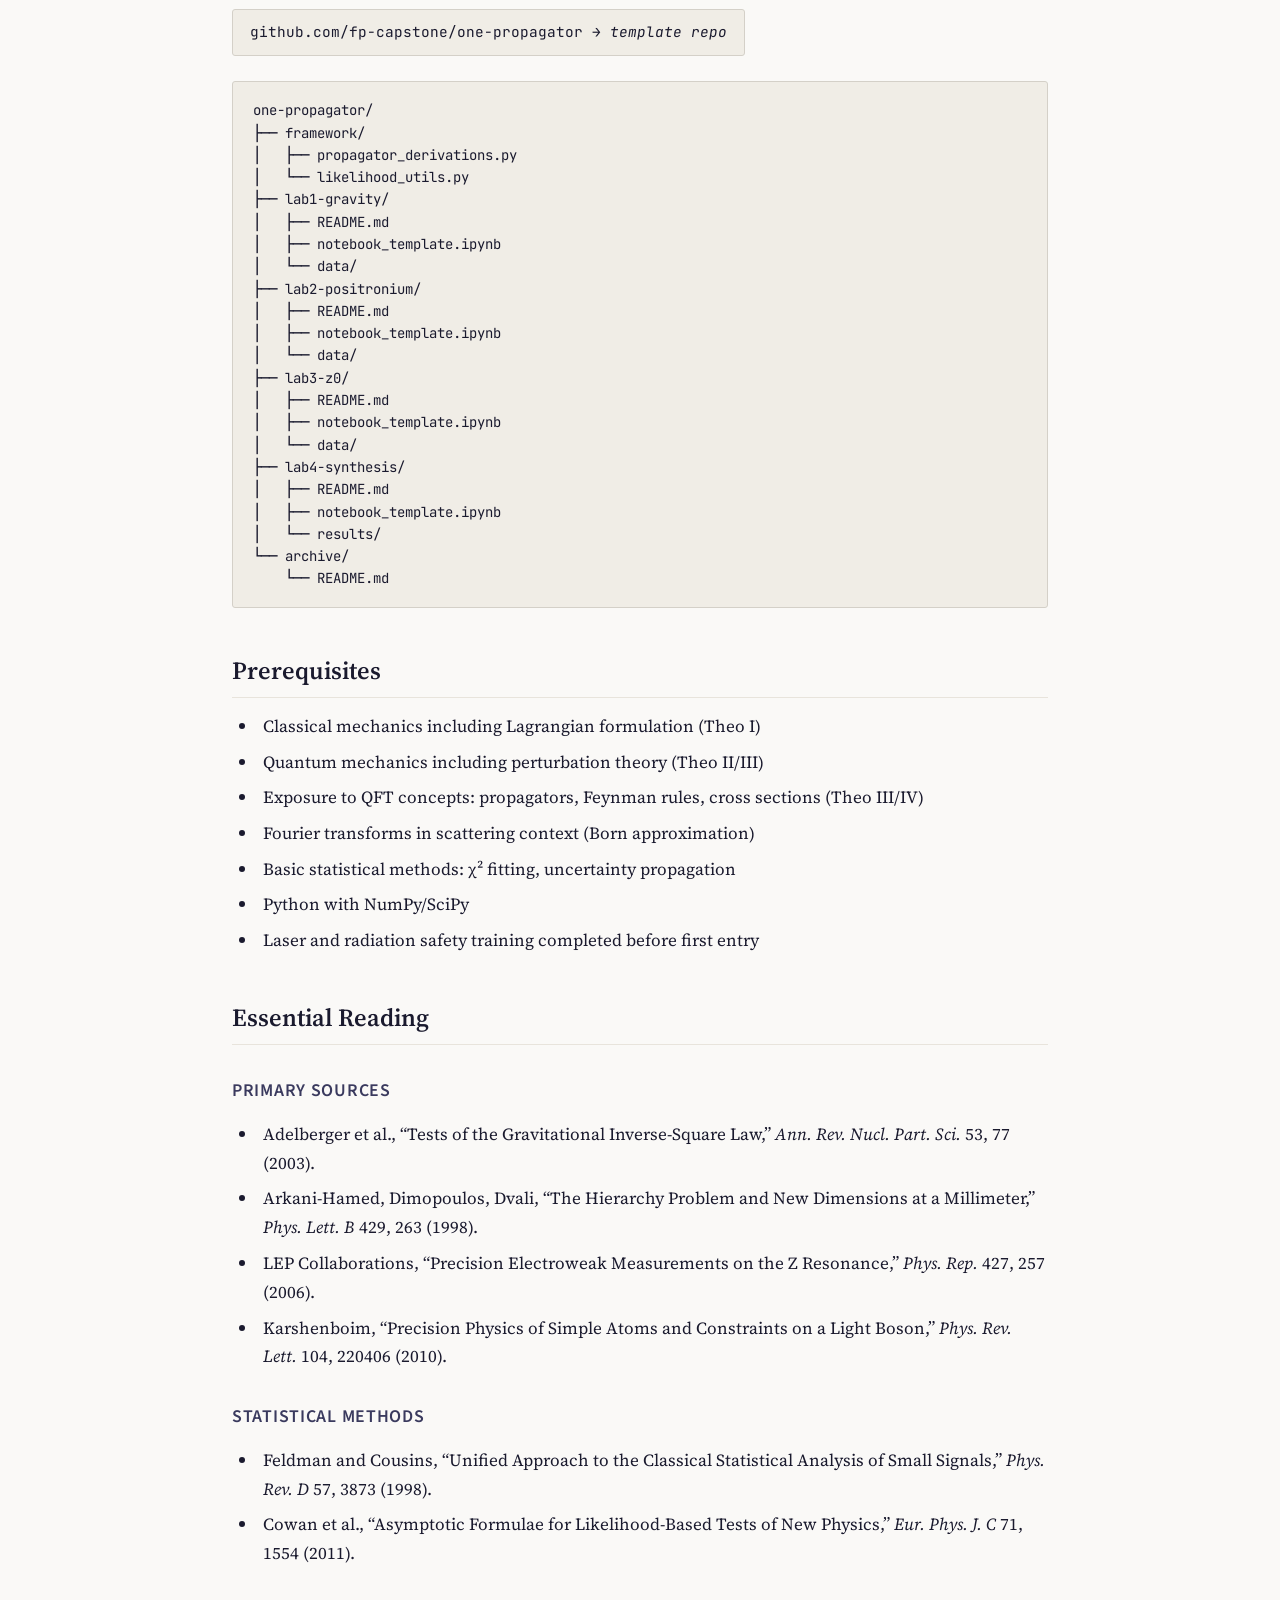
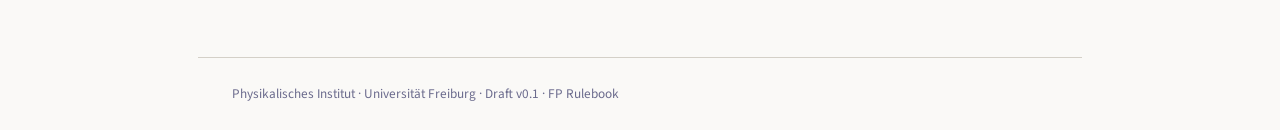
==== commit 04050ade: "Add files via upload" ====
--- a/index.html
+++ b/index.html
@@ -28,6 +28,12 @@
       <span>Physikalisches Institut &#xB7; Universit&#xE4;t Freiburg</span>
     </div>
     <div class="endorsement">Pedagogical handbook &#x2014; local stewardship &#xB7; Draft v0.1</div>
+  </div>
+
+  <div class="box box-note" style="margin-top:0.5rem; margin-bottom:2rem; border-left-color:var(--accent); background:#fdf8f5;">
+    <p style="font-size:1.05rem; line-height:1.75; margin-bottom:0.8rem;"><strong>This is a pilot.</strong> You are the first cohort to attempt this capstone. That means the material has not been tested by prior students, the timing has not been calibrated by experience, and some exercises may turn out to be harder &#x2014; or easier &#x2014; than intended. The organisers and tutors face the same uncertainty you do.</p>
+    <p style="font-size:1.05rem; line-height:1.75; margin-bottom:0.8rem;">What we <em>can</em> promise is that every question you raise will be taken seriously, every problem you uncover will improve the course for those who follow, and your critical feedback is not merely welcome but essential. Your lab notes, your confusion, your objections &#x2014; these are the raw data from which a better capstone will be built.</p>
+    <p style="font-size:1.05rem; line-height:1.75; margin-bottom:0;">The physics itself is real: a single propagator structure connects a tabletop gravity experiment, an atomic spectroscopy measurement, and a collider dataset spanning twelve orders of magnitude in energy. Whether that connection is deep or merely convenient is one of the questions you will answer. We do not know what you will find. That is the point.</p>
   </div>
 
   <h2>Purpose</h2>
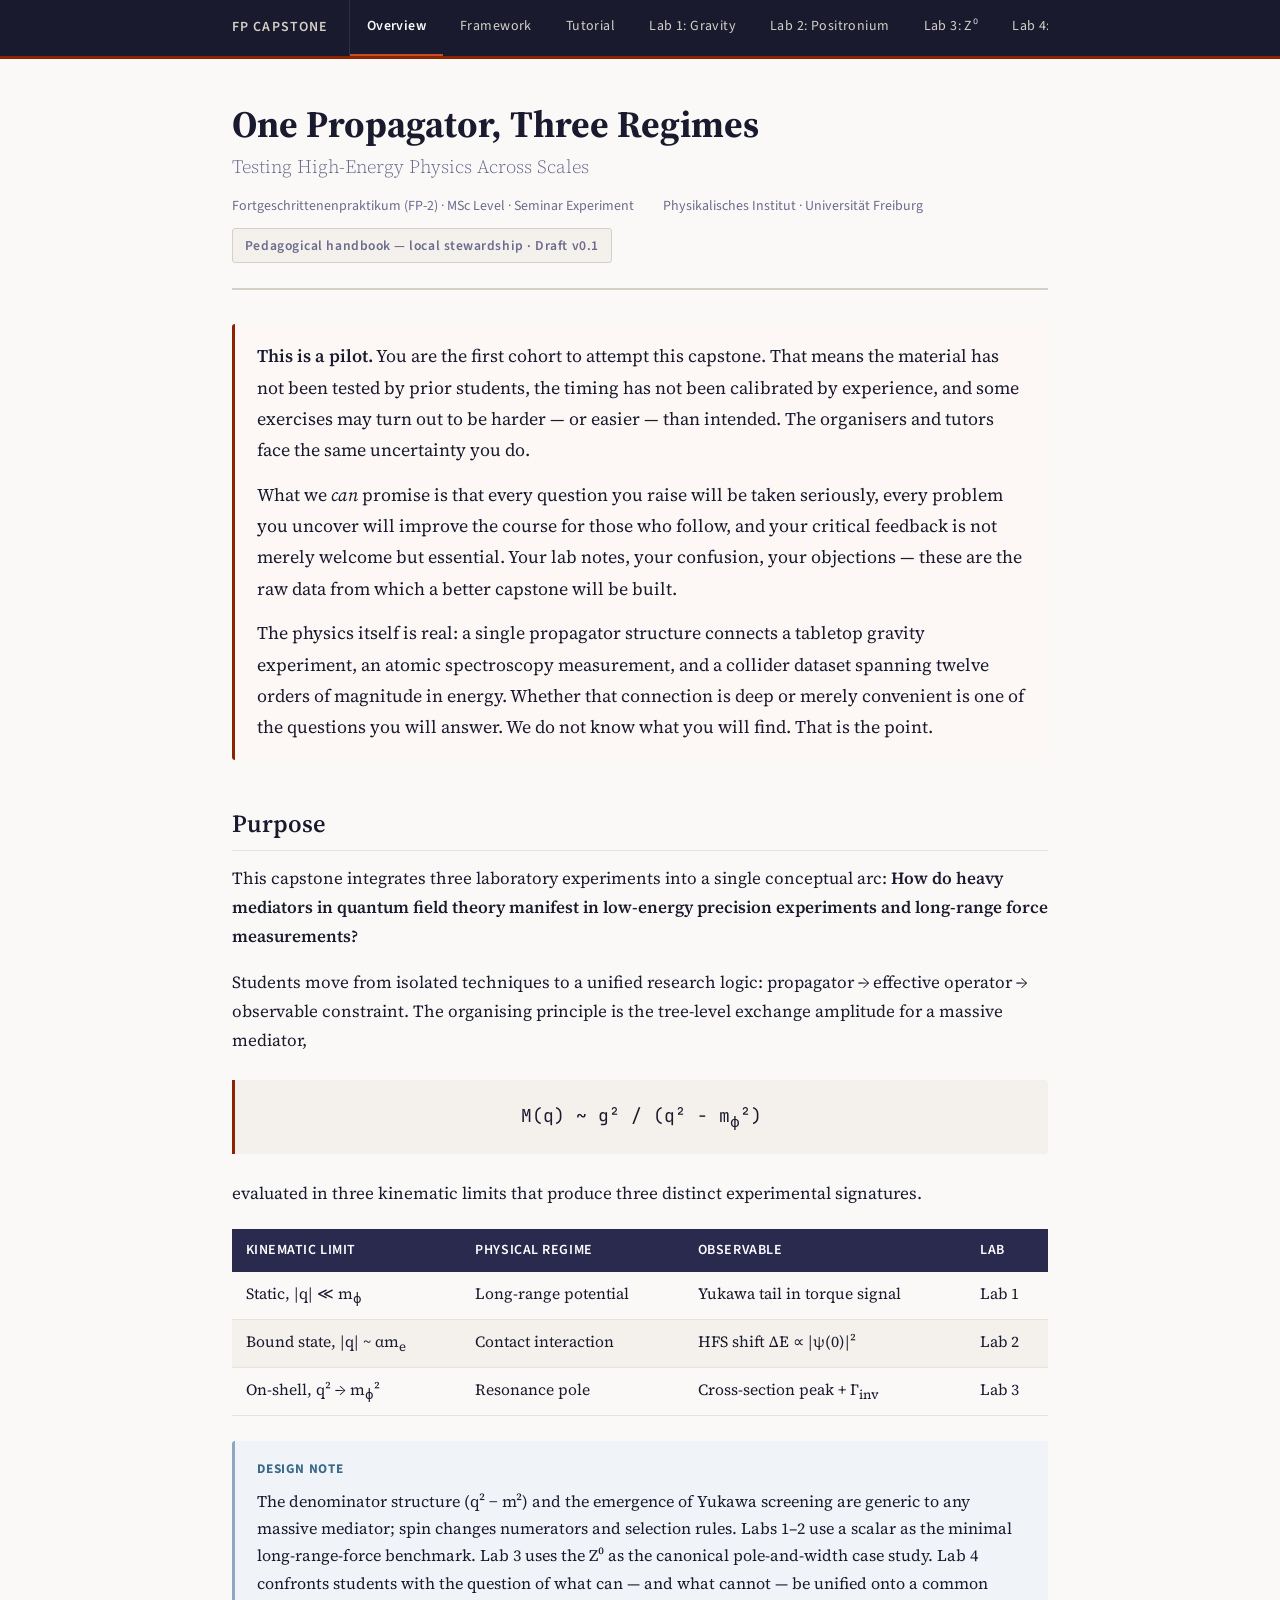
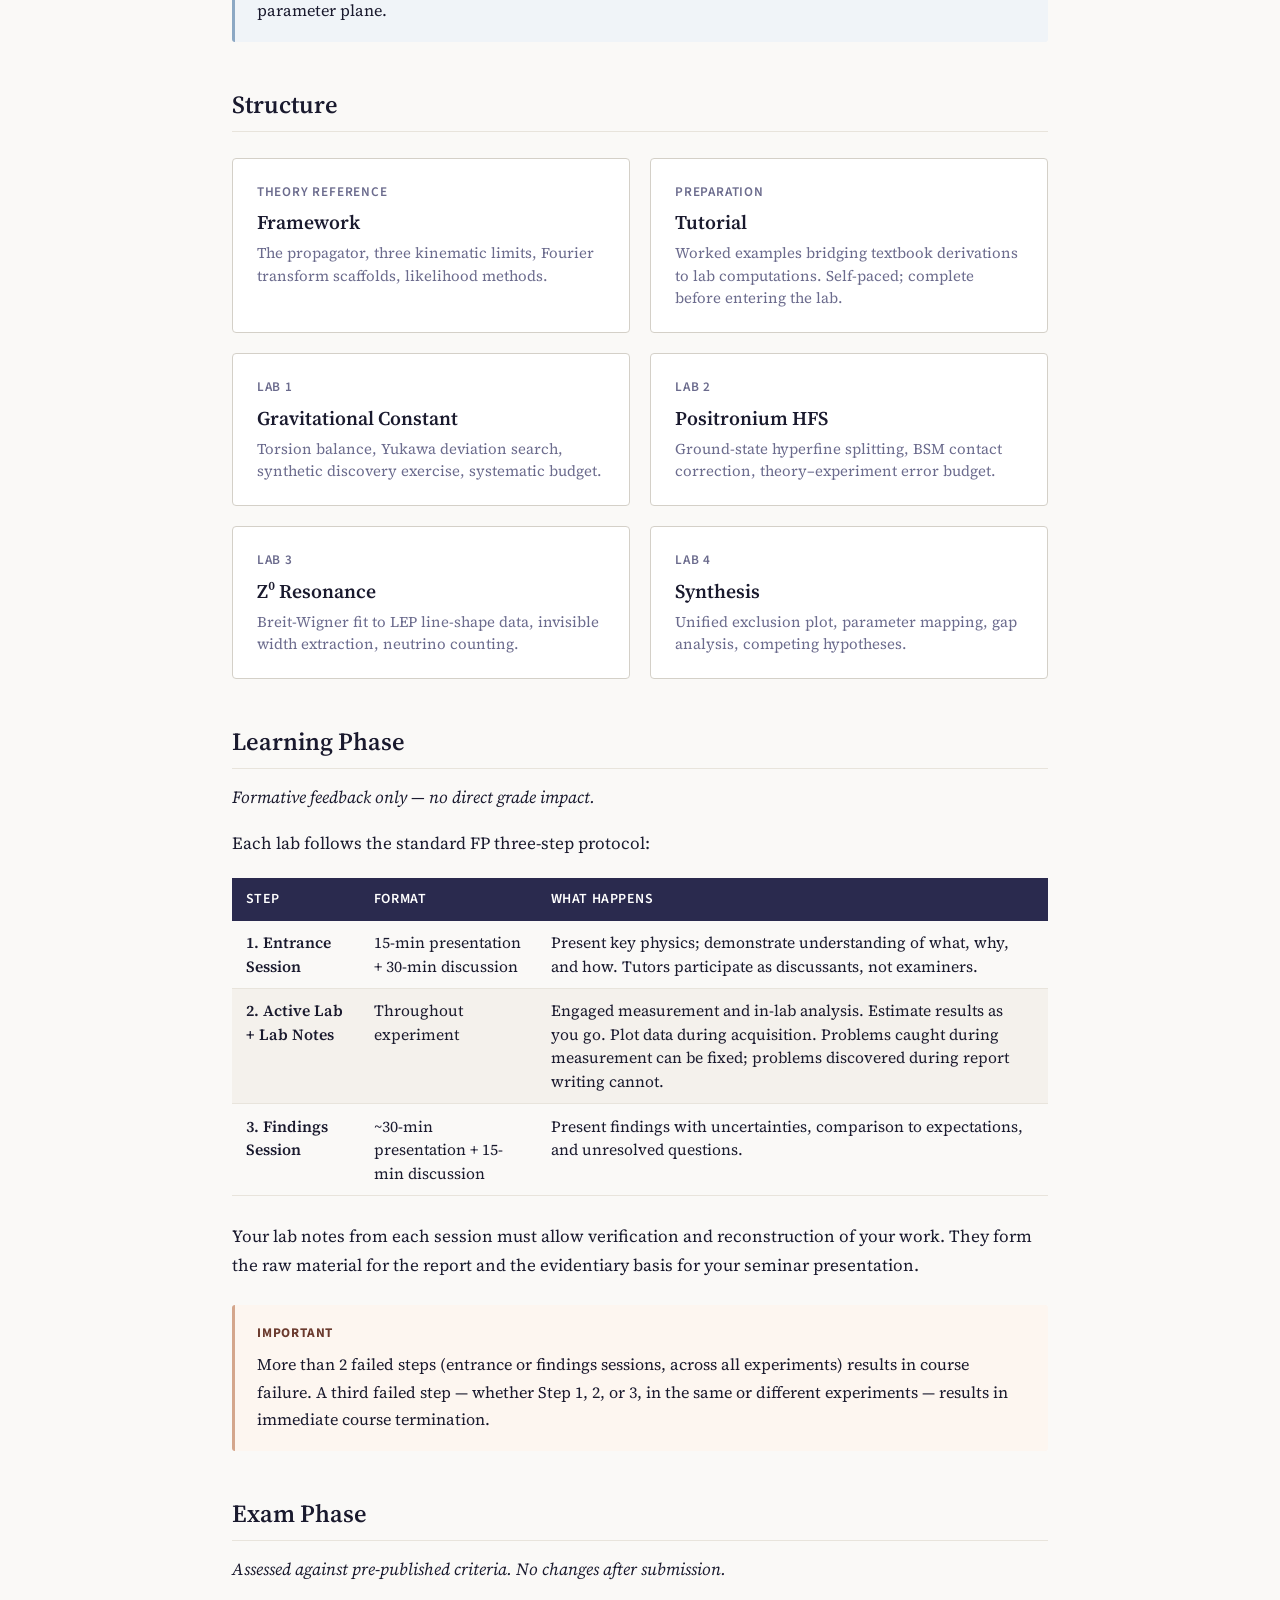
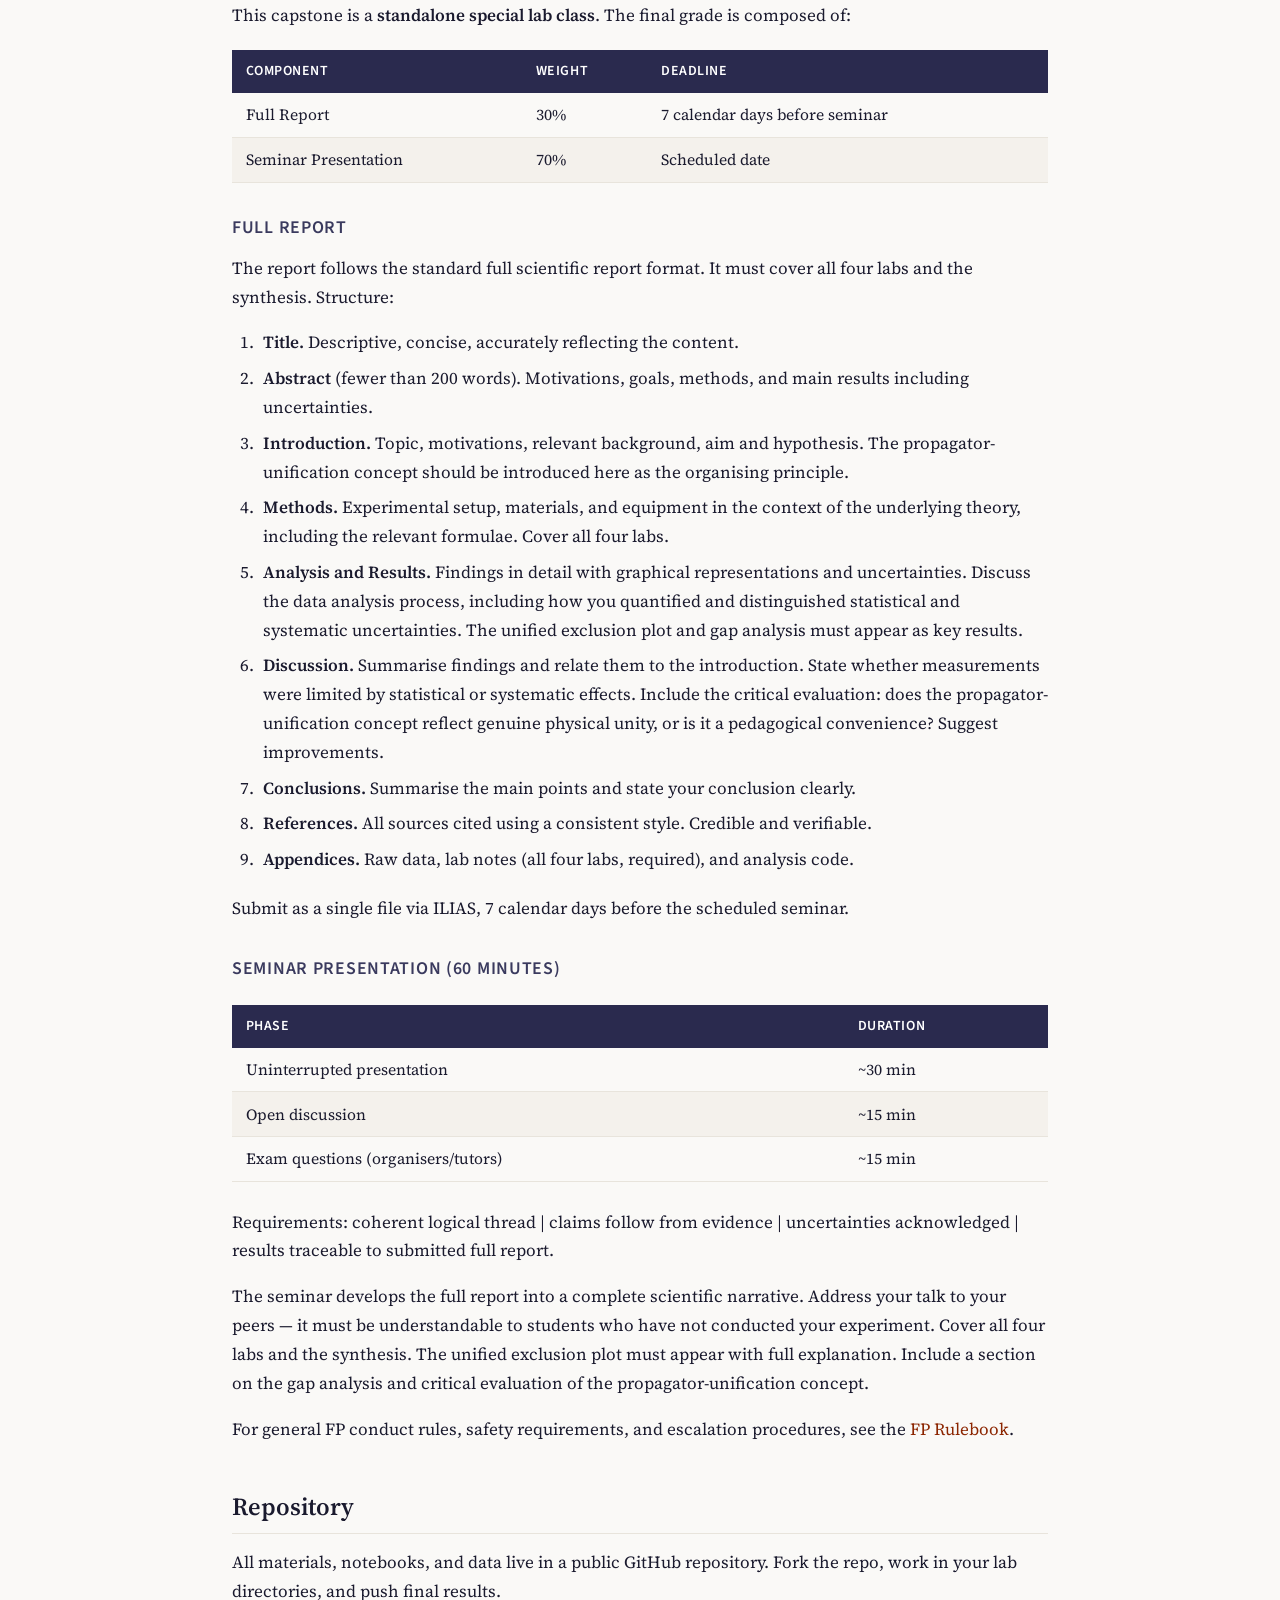
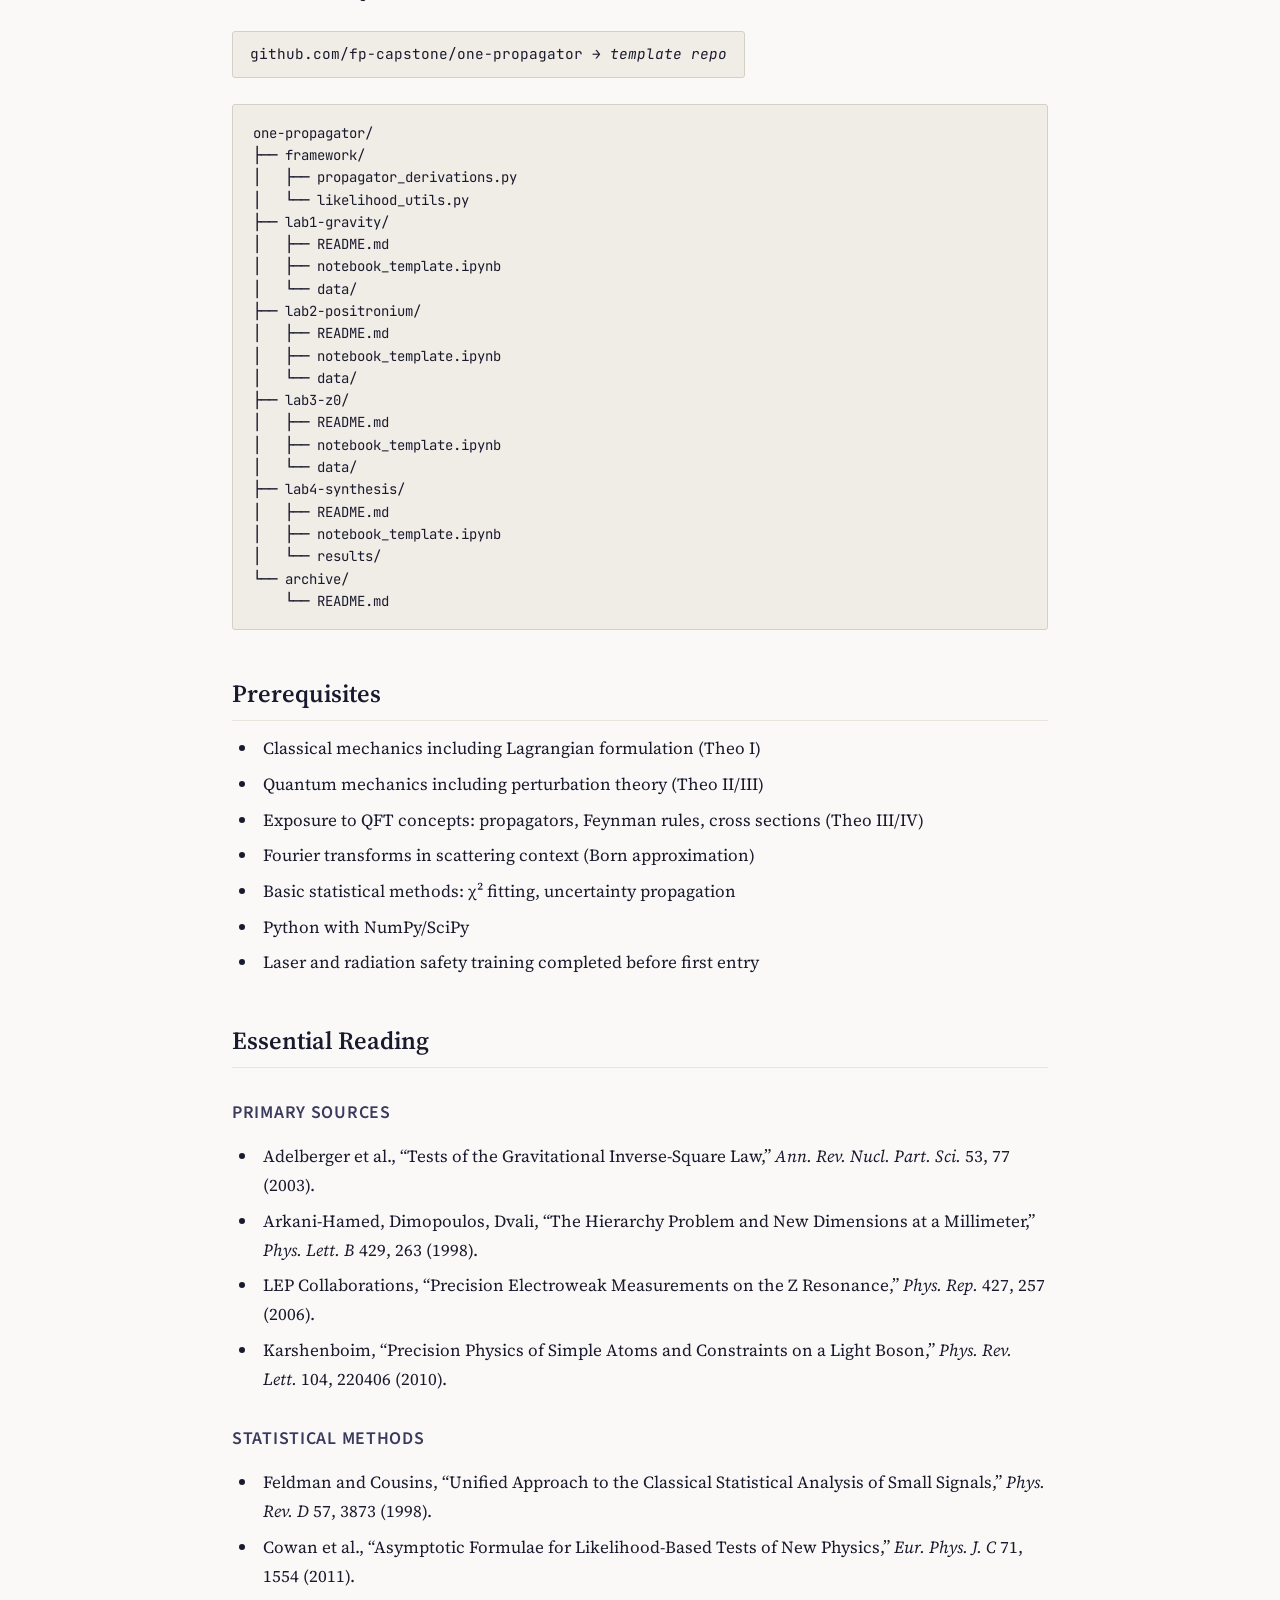
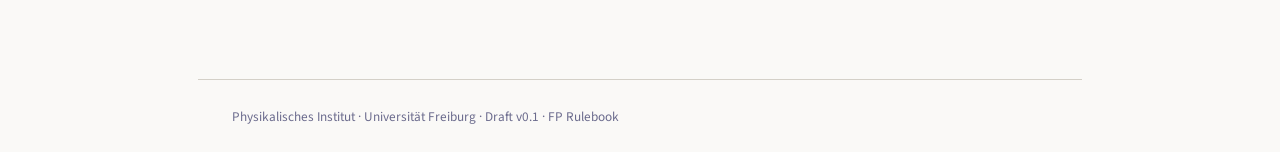
==== commit 2e1bad0a: "Add files via upload" ====
--- a/index.html
+++ b/index.html
@@ -13,6 +13,7 @@
     <div class="nav-links">
       <a href="index.html" class="active">Overview</a>
       <a href="framework.html">Framework</a>
+      <a href="tutorial.html">Tutorial</a>
       <a href="lab1.html">Lab 1: Gravity</a>
       <a href="lab2.html">Lab 2: Positronium</a>
       <a href="lab3.html">Lab 3: Z&#x2070;</a>
@@ -57,6 +58,7 @@
   <h2>Structure</h2>
   <div class="cards">
     <a href="framework.html" class="card"><div class="card-label">Theory Reference</div><div class="card-title">Framework</div><div class="card-desc">The propagator, three kinematic limits, Fourier transform scaffolds, likelihood methods.</div></a>
+    <a href="tutorial.html" class="card"><div class="card-label">Preparation</div><div class="card-title">Tutorial</div><div class="card-desc">Worked examples bridging textbook derivations to lab computations. Self-paced; complete before entering the lab.</div></a>
     <a href="lab1.html" class="card"><div class="card-label">Lab 1</div><div class="card-title">Gravitational Constant</div><div class="card-desc">Torsion balance, Yukawa deviation search, synthetic discovery exercise, systematic budget.</div></a>
     <a href="lab2.html" class="card"><div class="card-label">Lab 2</div><div class="card-title">Positronium HFS</div><div class="card-desc">Ground-state hyperfine splitting, BSM contact correction, theory&#x2013;experiment error budget.</div></a>
     <a href="lab3.html" class="card"><div class="card-label">Lab 3</div><div class="card-title">Z&#x2070; Resonance</div><div class="card-desc">Breit-Wigner fit to LEP line-shape data, invisible width extraction, neutrino counting.</div></a>
